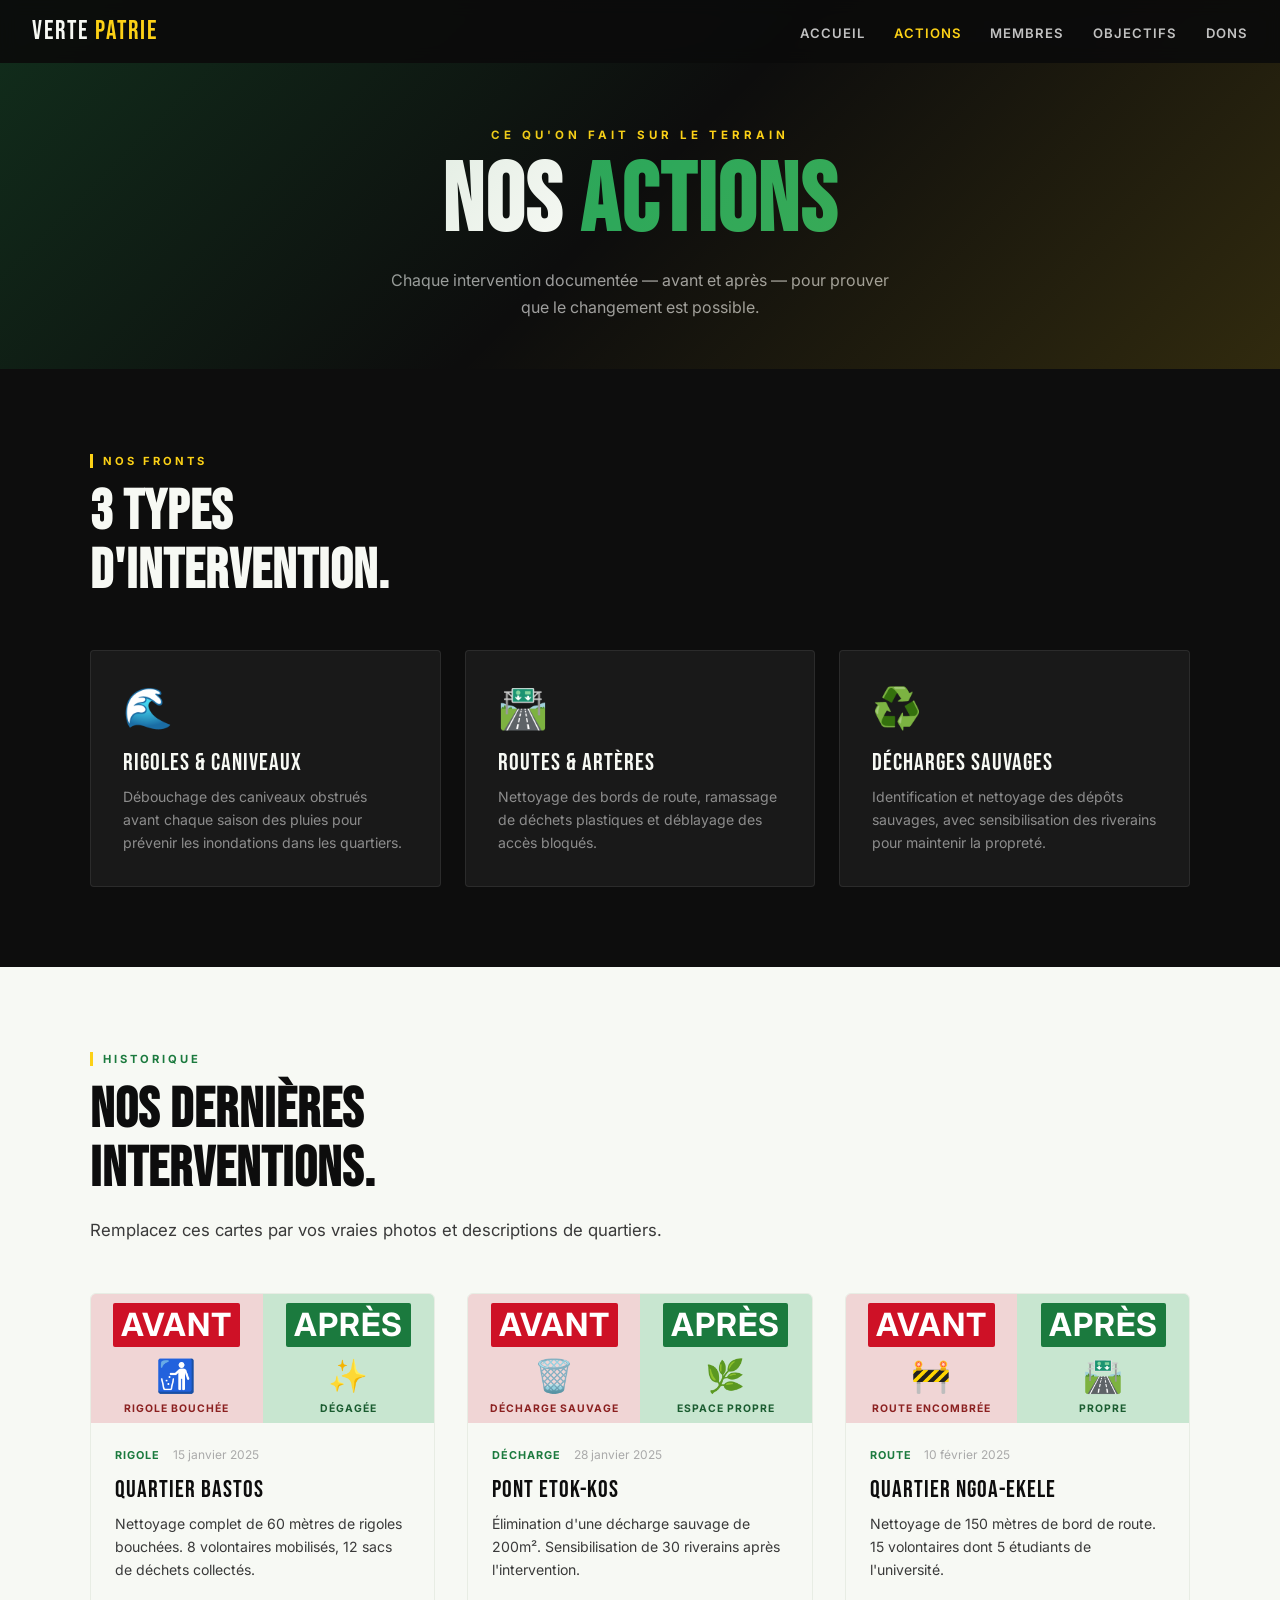
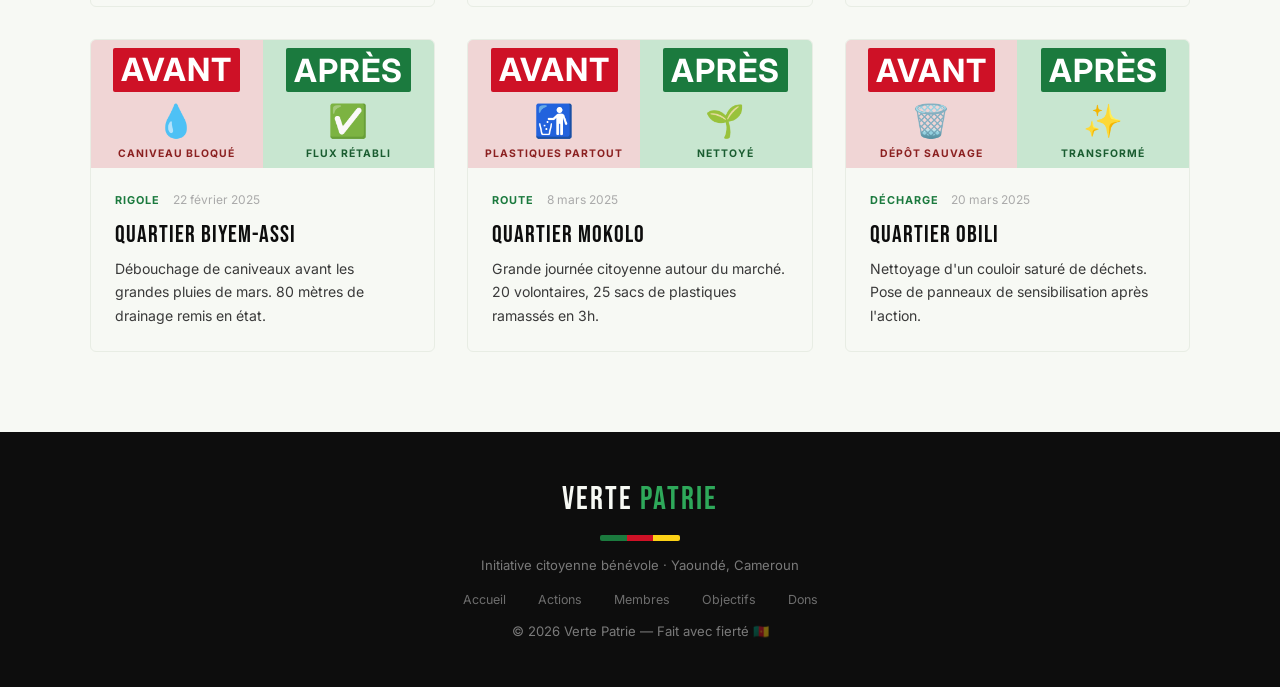
==== actions.html @ 4e481920 "Add files via upload fichier-tanko-site" ====
<!DOCTYPE html>
<html lang="fr">
<head>
  <meta charset="UTF-8"/>
  <meta name="viewport" content="width=device-width, initial-scale=1.0"/>
  <title>Actions — Verte Patrie</title>
  <link rel="stylesheet" href="style.css"/>
  <style>
    .actions-grid {
      display: grid;
      grid-template-columns: repeat(auto-fit, minmax(320px, 1fr));
      gap: 2rem; margin-top: 3rem;
    }
    .action-card {
      border-radius: 6px; overflow: hidden;
      border: 1px solid var(--gris-light);
      transition: transform 0.2s, box-shadow 0.2s;
    }
    .action-card:hover { transform: translateY(-4px); box-shadow: 0 12px 32px rgba(0,0,0,0.1); }

    .action-photos {
      display: grid; grid-template-columns: 1fr 1fr;
    }
    .photo-box {
      aspect-ratio: 4/3;
      display: flex; flex-direction: column;
      align-items: center; justify-content: center;
      gap: 0.4rem; font-size: 0.65rem;
      font-weight: 700; letter-spacing: 1px;
      text-transform: uppercase;
    }
    .photo-box span { font-size: 2rem; }
    .photo-box.avant { background: #f0d5d5; color: #8b2020; }
    .photo-box.apres { background: #c8e6d0; color: #1a5c30; }

    .badge {
      padding: 0.15rem 0.5rem; border-radius: 2px;
      font-size: 0.6rem; font-weight: 700; letter-spacing: 1px;
      text-transform: uppercase; margin-bottom: 0.2rem;
    }
    .badge-avant { background: var(--rouge); color: #fff; }
    .badge-apres { background: var(--vert); color: #fff; }

    .action-body { padding: 1.5rem; }
    .action-meta {
      display: flex; gap: 0.8rem; align-items: center;
      margin-bottom: 0.8rem; flex-wrap: wrap;
    }
    .meta-tag {
      font-size: 0.68rem; font-weight: 700;
      letter-spacing: 1px; text-transform: uppercase;
      color: var(--vert);
    }
    .meta-date { font-size: 0.75rem; color: #aaa; }
    .action-title {
      font-family: 'Bebas Neue', sans-serif;
      font-size: 1.5rem; letter-spacing: 1px;
      color: var(--noir); margin-bottom: 0.5rem;
    }
    .action-desc { font-size: 0.88rem; color: var(--gris); line-height: 1.65; }

    /* TYPES D'INTERVENTION */
    .types-section { background: var(--noir); }
    .types-section .section-tag { color: var(--jaune); }
    .types-section h2 { color: var(--blanc); }
    .types-grid {
      display: grid;
      grid-template-columns: repeat(3, 1fr);
      gap: 1.5rem; margin-top: 3rem;
    }
    .type-card {
      background: rgba(255,255,255,0.05);
      border: 1px solid rgba(255,255,255,0.08);
      border-radius: 4px; padding: 2rem;
      transition: border-color 0.2s;
    }
    .type-card:hover { border-color: var(--jaune); }
    .type-icon { font-size: 2.5rem; margin-bottom: 1rem; }
    .type-title {
      font-family: 'Bebas Neue', sans-serif;
      font-size: 1.5rem; color: var(--blanc);
      letter-spacing: 1px; margin-bottom: 0.5rem;
    }
    .type-desc { font-size: 0.88rem; color: rgba(255,255,255,0.5); line-height: 1.65; }

    @media(max-width:768px){
      .types-grid { grid-template-columns: 1fr; }
    }
  </style>
</head>
<body>

<nav>
  <a href="index.html" class="nav-logo">Verte <span>Patrie</span></a>
  <ul>
    <li><a href="index.html">Accueil</a></li>
    <li><a href="actions.html" class="active">Actions</a></li>
    <li><a href="membres.html">Membres</a></li>
    <li><a href="objectifs.html">Objectifs</a></li>
    <li><a href="dons.html">Dons</a></li>
  </ul>
</nav>

<div class="page-hero">
  <div class="page-hero-tag">Ce qu'on fait sur le terrain</div>
  <h1>Nos <span>Actions</span></h1>
  <p>Chaque intervention documentée — avant et après — pour prouver que le changement est possible.</p>
</div>

<!-- TYPES D'INTERVENTION -->
<section class="types-section">
  <div class="section-inner">
    <div class="section-tag">Nos fronts</div>
    <h2>3 types<br>d'intervention.</h2>
    <div class="types-grid">
      <div class="type-card">
        <div class="type-icon">🌊</div>
        <div class="type-title">Rigoles & Caniveaux</div>
        <p class="type-desc">Débouchage des caniveaux obstrués avant chaque saison des pluies pour prévenir les inondations dans les quartiers.</p>
      </div>
      <div class="type-card">
        <div class="type-icon">🛣️</div>
        <div class="type-title">Routes & Artères</div>
        <p class="type-desc">Nettoyage des bords de route, ramassage de déchets plastiques et déblayage des accès bloqués.</p>
      </div>
      <div class="type-card">
        <div class="type-icon">♻️</div>
        <div class="type-title">Décharges Sauvages</div>
        <p class="type-desc">Identification et nettoyage des dépôts sauvages, avec sensibilisation des riverains pour maintenir la propreté.</p>
      </div>
    </div>
  </div>
</section>

<!-- GALERIE ACTIONS -->
<section>
  <div class="section-inner">
    <div class="section-tag">Historique</div>
    <h2>Nos dernières<br>interventions.</h2>
    <p class="lead">Remplacez ces cartes par vos vraies photos et descriptions de quartiers.</p>

    <div class="actions-grid">

      <div class="action-card">
        <div class="action-photos">
          <div class="photo-box avant"><span class="badge badge-avant">Avant</span><span>🚮</span>Rigole bouchée</div>
          <div class="photo-box apres"><span class="badge badge-apres">Après</span><span>✨</span>Dégagée</div>
        </div>
        <div class="action-body">
          <div class="action-meta">
            <span class="meta-tag">Rigole</span>
            <span class="meta-date">15 janvier 2025</span>
          </div>
          <div class="action-title">Quartier Bastos</div>
          <p class="action-desc">Nettoyage complet de 60 mètres de rigoles bouchées. 8 volontaires mobilisés, 12 sacs de déchets collectés.</p>
        </div>
      </div>

      <div class="action-card">
        <div class="action-photos">
          <div class="photo-box avant"><span class="badge badge-avant">Avant</span><span>🗑️</span>Décharge sauvage</div>
          <div class="photo-box apres"><span class="badge badge-apres">Après</span><span>🌿</span>Espace propre</div>
        </div>
        <div class="action-body">
          <div class="action-meta">
            <span class="meta-tag">Décharge</span>
            <span class="meta-date">28 janvier 2025</span>
          </div>
          <div class="action-title">pont ETOK-kos</div>
          <p class="action-desc">Élimination d'une décharge sauvage de 200m². Sensibilisation de 30 riverains après l'intervention.</p>
        </div>
      </div>

      <div class="action-card">
        <div class="action-photos">
          <div class="photo-box avant"><span class="badge badge-avant">Avant</span><span>🚧</span>Route encombrée</div>
          <div class="photo-box apres"><span class="badge badge-apres">Après</span><span>🛣️</span>Propre</div>
        </div>
        <div class="action-body">
          <div class="action-meta">
            <span class="meta-tag">Route</span>
            <span class="meta-date">10 février 2025</span>
          </div>
          <div class="action-title">Quartier Ngoa-Ekele</div>
          <p class="action-desc">Nettoyage de 150 mètres de bord de route. 15 volontaires dont 5 étudiants de l'université.</p>
        </div>
      </div>

      <div class="action-card">
        <div class="action-photos">
          <div class="photo-box avant"><span class="badge badge-avant">Avant</span><span>💧</span>Caniveau bloqué</div>
          <div class="photo-box apres"><span class="badge badge-apres">Après</span><span>✅</span>Flux rétabli</div>
        </div>
        <div class="action-body">
          <div class="action-meta">
            <span class="meta-tag">Rigole</span>
            <span class="meta-date">22 février 2025</span>
          </div>
          <div class="action-title">Quartier Biyem-Assi</div>
          <p class="action-desc">Débouchage de caniveaux avant les grandes pluies de mars. 80 mètres de drainage remis en état.</p>
        </div>
      </div>

      <div class="action-card">
        <div class="action-photos">
          <div class="photo-box avant"><span class="badge badge-avant">Avant</span><span>🚮</span>Plastiques partout</div>
          <div class="photo-box apres"><span class="badge badge-apres">Après</span><span>🌱</span>Nettoyé</div>
        </div>
        <div class="action-body">
          <div class="action-meta">
            <span class="meta-tag">Route</span>
            <span class="meta-date">8 mars 2025</span>
          </div>
          <div class="action-title">Quartier Mokolo</div>
          <p class="action-desc">Grande journée citoyenne autour du marché. 20 volontaires, 25 sacs de plastiques ramassés en 3h.</p>
        </div>
      </div>

      <div class="action-card">
        <div class="action-photos">
          <div class="photo-box avant"><span class="badge badge-avant">Avant</span><span>🗑️</span>Dépôt sauvage</div>
          <div class="photo-box apres"><span class="badge badge-apres">Après</span><span>✨</span>Transformé</div>
        </div>
        <div class="action-body">
          <div class="action-meta">
            <span class="meta-tag">Décharge</span>
            <span class="meta-date">20 mars 2025</span>
          </div>
          <div class="action-title">Quartier Obili</div>
          <p class="action-desc">Nettoyage d'un couloir saturé de déchets. Pose de panneaux de sensibilisation après l'action.</p>
        </div>
      </div>

    </div>
  </div>
</section>

<footer>
  <div class="footer-logo">Verte <span>Patrie</span></div>
  <div class="footer-flag"><div class="flag-g"></div><div class="flag-r"></div><div class="flag-y"></div></div>
  <p>Initiative citoyenne bénévole · Yaoundé, Cameroun</p>
  <div class="footer-links">
    <a href="index.html">Accueil</a>
    <a href="actions.html">Actions</a>
    <a href="membres.html">Membres</a>
    <a href="objectifs.html">Objectifs</a>
    <a href="dons.html">Dons</a>
  </div>
  <p style="margin-top:1rem;">© 2026 Verte Patrie — Fait avec fierté 🇨🇲</p>
</footer>

</body>
</html>
---- style.css ----
@import url('https://fonts.googleapis.com/css2?family=Bebas+Neue&family=Inter:wght@400;600;700&family=Playfair+Display:ital,wght@1,700&display=swap');

*, *::before, *::after { box-sizing: border-box; margin: 0; padding: 0; }

:root {
  --vert:        #1B7A3E;
  --vert-clair:  #2EA85A;
  --rouge:       #CE1126;
  --jaune:       #FCD116;
  --noir:        #0D0D0D;
  --blanc:       #F7F9F4;
  --gris:        #3A3A3A;
  --gris-light:  #E8EDE4;
}

html { scroll-behavior: smooth; }

body {
  font-family: 'Inter', sans-serif;
  background: var(--blanc);
  color: var(--noir);
  overflow-x: hidden;
}

/* ── NAV ── */
nav {
  position: fixed; top: 0; left: 0; right: 0; z-index: 100;
  display: flex; align-items: center; justify-content: space-between;
  padding: 1rem 2rem;
  background: rgba(11,11,11,0.93);
  backdrop-filter: blur(8px);
}
.nav-logo {
  font-family: 'Bebas Neue', sans-serif;
  font-size: 1.6rem;
  letter-spacing: 2px;
  color: var(--blanc);
  text-decoration: none;
}
.nav-logo span { color: var(--jaune); }

nav ul { list-style: none; display: flex; gap: 1.8rem; }
nav ul a {
  color: rgba(255,255,255,0.75);
  text-decoration: none;
  font-size: 0.82rem;
  font-weight: 600;
  letter-spacing: 1px;
  text-transform: uppercase;
  transition: color 0.2s;
}
nav ul a:hover, nav ul a.active { color: var(--jaune); }

/* ── PAGE HERO (sous-pages) ── */
.page-hero {
  min-height: 38vh;
  background: var(--noir);
  display: flex; flex-direction: column;
  align-items: center; justify-content: center;
  text-align: center;
  padding: 8rem 2rem 3rem;
  position: relative;
  overflow: hidden;
}
.page-hero::before {
  content: '';
  position: absolute; inset: 0;
  background: linear-gradient(135deg,
    rgba(27,122,62,0.3) 0%, transparent 50%,
    rgba(252,209,22,0.15) 100%);
  pointer-events: none;
}
.page-hero-tag {
  font-size: 0.72rem; font-weight: 700;
  letter-spacing: 4px; text-transform: uppercase;
  color: var(--jaune); margin-bottom: 0.8rem;
}
.page-hero h1 {
  font-family: 'Bebas Neue', sans-serif;
  font-size: clamp(3rem, 8vw, 6rem);
  color: var(--blanc);
  letter-spacing: 2px;
  line-height: 1;
}
.page-hero h1 span { color: var(--vert-clair); }
.page-hero p {
  color: rgba(255,255,255,0.6);
  max-width: 500px;
  margin-top: 1rem;
  font-size: 1rem;
  line-height: 1.7;
}

/* ── SECTIONS ── */
section { padding: 5rem 2rem; }
.section-inner { max-width: 1100px; margin: 0 auto; }

.section-tag {
  display: inline-block;
  font-size: 0.7rem; font-weight: 700;
  letter-spacing: 3px; text-transform: uppercase;
  color: var(--vert);
  border-left: 3px solid var(--jaune);
  padding-left: 0.6rem;
  margin-bottom: 1rem;
}
h2 {
  font-family: 'Bebas Neue', sans-serif;
  font-size: clamp(2.2rem, 5vw, 3.5rem);
  line-height: 1.05;
  letter-spacing: 1px;
  margin-bottom: 1rem;
}
.lead {
  font-size: 1.05rem;
  color: var(--gris);
  max-width: 600px;
  line-height: 1.75;
  margin-bottom: 2.5rem;
}

/* ── BOUTONS ── */
.btn {
  display: inline-block;
  padding: 0.85rem 2rem;
  border-radius: 3px;
  font-weight: 700; font-size: 0.9rem;
  letter-spacing: 1px; text-transform: uppercase;
  text-decoration: none; cursor: pointer; border: none;
  transition: transform 0.15s, box-shadow 0.15s;
}
.btn:hover { transform: translateY(-2px); box-shadow: 0 8px 24px rgba(0,0,0,0.25); }
.btn-primary { background: var(--vert); color: #fff; }
.btn-rouge   { background: var(--rouge); color: #fff; }
.btn-outline { background: transparent; color: var(--blanc); border: 2px solid var(--jaune); }
.btn-dark    { background: var(--noir); color: var(--jaune); }

/* ── STATS BAND ── */
.stats-band {
  background: var(--vert);
  display: flex; justify-content: center; flex-wrap: wrap;
}
.stat {
  padding: 2rem 3rem; text-align: center;
  border-right: 1px solid rgba(255,255,255,0.15);
  flex: 1; min-width: 160px;
}
.stat:last-child { border-right: none; }
.stat-num {
  font-family: 'Bebas Neue', sans-serif;
  font-size: 3.2rem; color: var(--jaune); line-height: 1;
}
.stat-label {
  font-size: 0.75rem; font-weight: 600;
  text-transform: uppercase; letter-spacing: 1.5px;
  color: rgba(255,255,255,0.75); margin-top: 0.3rem;
}

/* ── FOOTER ── */
footer {
  background: var(--noir);
  color: rgba(255,255,255,0.45);
  padding: 3rem 2rem;
  text-align: center;
  font-size: 0.82rem;
}
.footer-logo {
  font-family: 'Bebas Neue', sans-serif;
  font-size: 2rem; color: var(--blanc);
  letter-spacing: 2px; margin-bottom: 0.5rem;
}
.footer-logo span { color: var(--vert-clair); }
.footer-flag {
  display: flex; justify-content: center;
  width: 80px; height: 6px; border-radius: 2px;
  overflow: hidden; margin: 1rem auto;
}
.flag-g { flex:1; background: var(--vert); }
.flag-r { flex:1; background: var(--rouge); }
.flag-y { flex:1; background: var(--jaune); }
.footer-links { display: flex; justify-content: center; gap: 2rem; margin-top: 1.2rem; flex-wrap: wrap; }
.footer-links a { color: rgba(255,255,255,0.4); text-decoration: none; font-size: 0.78rem; transition: color 0.2s; }
.footer-links a:hover { color: var(--jaune); }

/* ── RESPONSIVE ── */
@media (max-width: 768px) {
  nav ul { display: none; }
  .stat { padding: 1.2rem 1rem; }
}
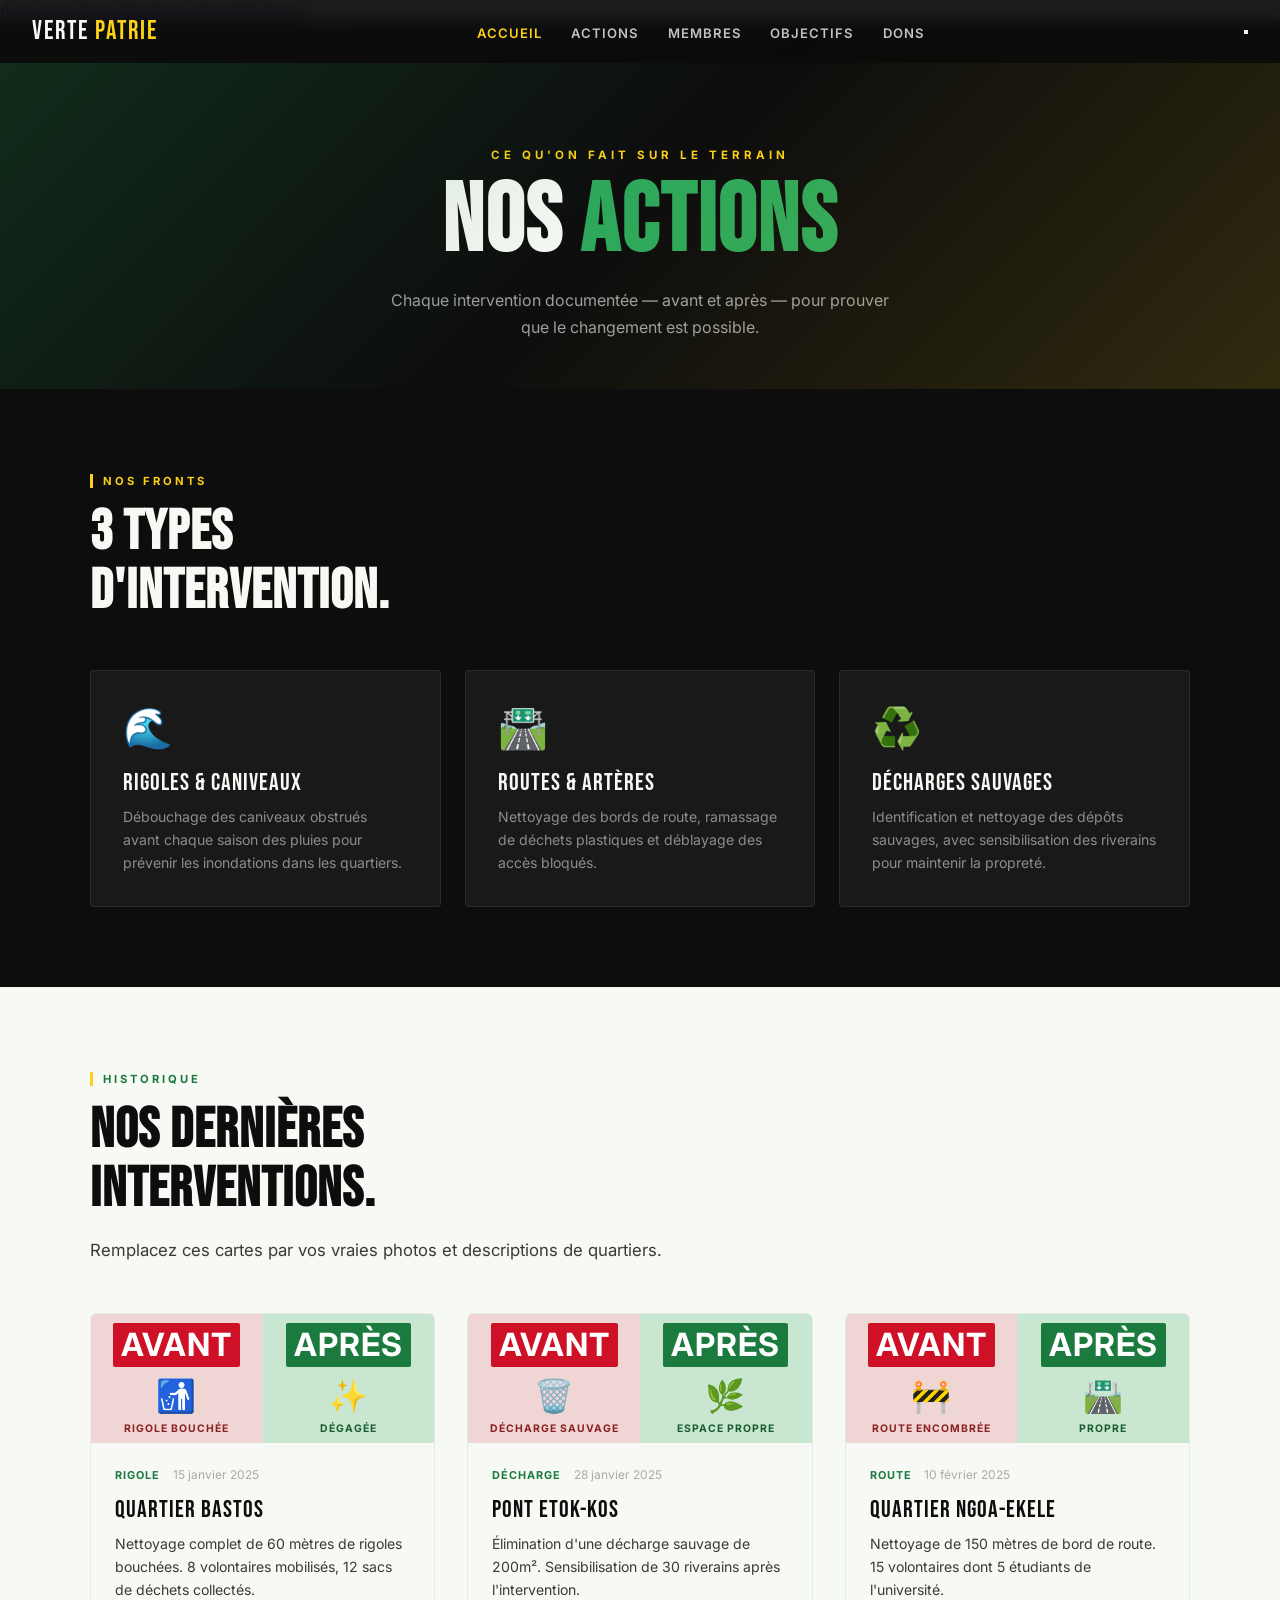
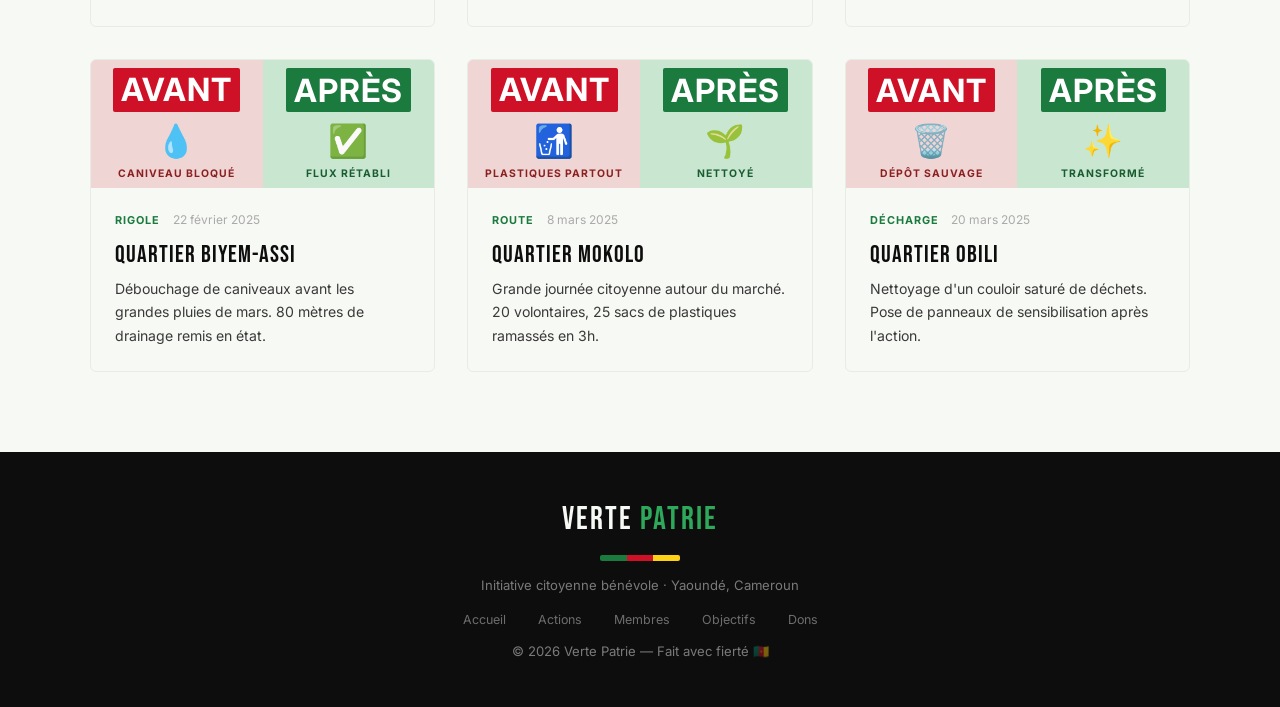
==== commit 0b9cb5a9: "M1" ====
--- a/actions.html
+++ b/actions.html
@@ -89,17 +89,26 @@
   </style>
 </head>
 <body>
-
 <nav>
-  <a href="index.html" class="nav-logo">Verte <span>Patrie</span></a>
-  <ul>
-    <li><a href="index.html">Accueil</a></li>
-    <li><a href="actions.html" class="active">Actions</a></li>
-    <li><a href="membres.html">Membres</a></li>
-    <li><a href="objectifs.html">Objectifs</a></li>
-    <li><a href="dons.html">Dons</a></li>
-  </ul>
-</nav>
+    <a href="index.html" class="nav-logo">Verte <span>Patrie</span></a>
+      <ul>
+          <li><a href="index.html" class="active">Accueil</a></li>
+              <li><a href="actions.html">Actions</a></li>
+                  <li><a href="membres.html">Membres</a></li>
+                      <li><a href="objectifs.html">Objectifs</a></li>
+                          <li><a href="dons.html">Dons</a></li>
+                            </ul>
+                             <button class="hamburger" id="ham">
+                                  <span></span><span></span><span></span>
+                                    </button>
+                                    </nav>
+                                    <div class="nav-mobile" id="navMobile">
+                                      <a href="index.html" class="active">Accueil</a>
+                                        <a href="actions.html">Actions</a>
+                                          <a href="membres.html">Membres</a>
+                                            <a href="objectifs.html">Objectifs</a>
+                                              <a href="dons.html">Dons</a>
+                                             </div>
 
 <div class="page-hero">
   <div class="page-hero-tag">Ce qu'on fait sur le terrain</div>
@@ -234,7 +243,6 @@
     </div>
   </div>
 </section>
-
 <footer>
   <div class="footer-logo">Verte <span>Patrie</span></div>
   <div class="footer-flag"><div class="flag-g"></div><div class="flag-r"></div><div class="flag-y"></div></div>
@@ -248,6 +256,13 @@
   </div>
   <p style="margin-top:1rem;">© 2026 Verte Patrie — Fait avec fierté 🇨🇲</p>
 </footer>
-
+<script>
+    const ham = document.getElementById('ham');
+      const nav = document.getElementById('navMobile');
+        ham.addEventListener('click', () => {
+            ham.classList.toggle('open');
+                nav.classList.toggle('open');
+                  });
+                  </script>
 </body>
 </html>
